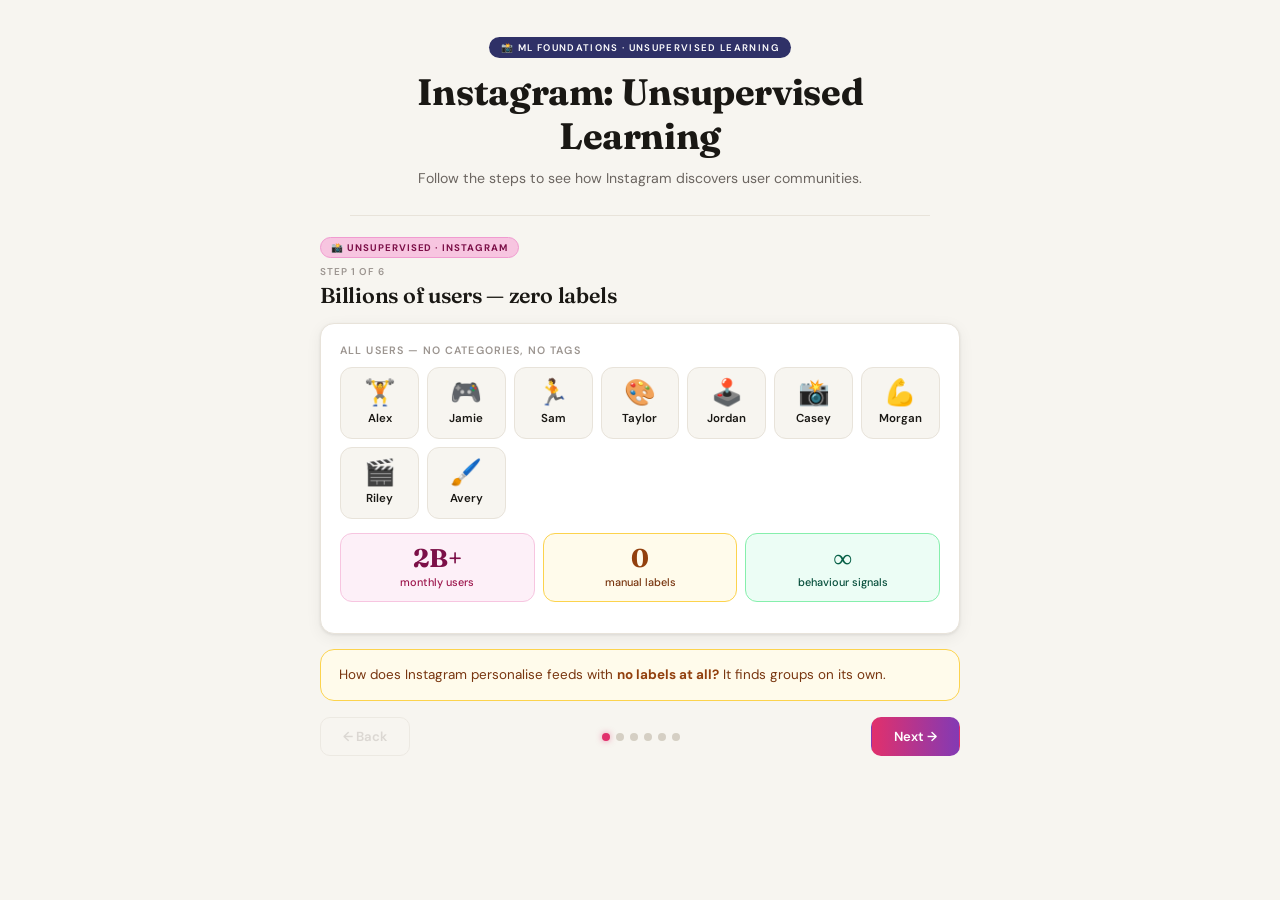
==== ml_instagram.html @ 33b9dd42 "Add ML demos (game, spotify, instagram, boundary, frizzle field trip) Copies of interactive ML demos" ====
<!DOCTYPE html>
<html lang="en">
<head>
<meta charset="UTF-8">
<meta name="viewport" content="width=device-width, initial-scale=1.0">
<title>Instagram — Unsupervised Learning | ML Demo</title>
<link rel="preconnect" href="https://fonts.googleapis.com">
<link href="https://fonts.googleapis.com/css2?family=Fraunces:ital,wght@0,400;0,600;0,700;1,400&family=DM+Sans:ital,wght@0,400;0,500;0,600;1,400&display=swap" rel="stylesheet">
<style>
:root {
  --bg:#f7f5f0; --surface:#fff; --border:#e8e3da; --border2:#d5cfc4;
  --text:#1a1814; --text2:#6b6560; --text3:#9c9590;
  --sp:#1DB954; --sp-light:#e8f8ee; --sp-mid:#c6efd4;
  --ig-light:#fdf0f8; --ig-mid:#f7c5e0;
  --gm:#2563eb; --gm-light:#eff6ff; --gm-mid:#bfdbfe;
  --yellow:#f59e0b; --yellow-light:#fffbeb;
  --red:#ef4444; --red-light:#fef2f2;
  --green:#10b981; --green-light:#ecfdf5;
  --purple:#2F3167;
  --radius:14px;
  --shadow:0 1px 3px rgba(0,0,0,.08),0 4px 16px rgba(0,0,0,.06);
}
*,*::before,*::after{box-sizing:border-box;margin:0;padding:0}
html{scroll-behavior:smooth}
body{font-family:'DM Sans',sans-serif;background:var(--bg);color:var(--text);min-height:100vh;overflow-x:hidden}

/* HEADER */
.header{padding:2.2rem 1.5rem 1.6rem;text-align:center;max-width:580px;margin:0 auto;border-bottom:1px solid var(--border)}
.header-tag{display:inline-block;background:var(--purple);color:#fff;font-size:.6rem;font-weight:600;letter-spacing:.14em;text-transform:uppercase;padding:4px 12px;border-radius:20px;margin-bottom:12px}
.header h1{font-family:'Fraunces',serif;font-size:clamp(1.6rem,4vw,2.3rem);font-weight:700;line-height:1.2;margin-bottom:8px;letter-spacing:-.01em}
.header p{font-size:.88rem;color:var(--text2);line-height:1.6}

/* TABS */
.tab-nav{display:flex;justify-content:center;gap:8px;padding:1.4rem 1rem;flex-wrap:wrap;max-width:700px;margin:0 auto}
.tab-btn{display:flex;align-items:center;gap:8px;padding:10px 18px;border-radius:50px;border:1.5px solid var(--border2);background:var(--surface);color:var(--text2);font-family:'DM Sans',sans-serif;font-size:.8rem;font-weight:600;cursor:pointer;transition:all .2s;line-height:1.3;box-shadow:var(--shadow)}
.tab-btn:hover{border-color:var(--text3);color:var(--text)}
.tab-btn .tab-main{display:block;font-size:.82rem;color:var(--text)}
.tab-btn .tab-sub{display:block;font-size:.62rem;color:var(--text3);font-weight:400;margin-top:1px}
.tab-btn.active-spotify{background:var(--sp);border-color:var(--sp);color:#fff;box-shadow:0 4px 18px rgba(29,185,84,.3)}
.tab-btn.active-spotify .tab-main,.tab-btn.active-spotify .tab-sub{color:#fff}
.tab-btn.active-instagram{background:linear-gradient(135deg,#f09433,#e1306c,#833ab4);border-color:transparent;color:#fff;box-shadow:0 4px 18px rgba(225,48,108,.3)}
.tab-btn.active-instagram .tab-main,.tab-btn.active-instagram .tab-sub{color:#fff}
.tab-btn.active-game{background:var(--gm);border-color:var(--gm);color:#fff;box-shadow:0 4px 18px rgba(37,99,235,.3)}
.tab-btn.active-game .tab-main,.tab-btn.active-game .tab-sub{color:#fff}

/* PANELS */
.panel{display:none}
.panel.active{display:block;animation:fadeUp .28s ease}
@keyframes fadeUp{from{opacity:0;transform:translateY(10px)}to{opacity:1;transform:translateY(0)}}
.panel-inner{max-width:680px;margin:0 auto;padding:0 1.25rem 3.5rem}
.step{display:none}
.step.active{display:block;animation:fadeUp .25s ease}

/* STEP HEADER — thin, minimal */
.step-header{padding:1.2rem 0 .9rem}
.step-lbl{display:inline-flex;align-items:center;gap:6px;font-size:.6rem;font-weight:700;letter-spacing:.1em;text-transform:uppercase;padding:3px 10px;border-radius:20px;margin-bottom:7px}
.sp-lbl{background:var(--sp-mid);color:#0a5c28;border:1px solid #8dd4aa}
.ig-lbl{background:var(--ig-mid);color:#7c1048;border:1px solid #f09bd0}
.gm-lbl{background:var(--gm-mid);color:#1e3a8a;border:1px solid #93c5fd}
.step-counter{font-size:.62rem;font-weight:600;letter-spacing:.1em;text-transform:uppercase;color:var(--text3);margin-bottom:4px}
.step-header h2{font-family:'Fraunces',serif;font-size:clamp(1.05rem,2.5vw,1.35rem);font-weight:600;line-height:1.25;color:var(--text);letter-spacing:-.01em}
.step-header .caption{font-size:.83rem;color:var(--text2);line-height:1.55;margin-top:5px}

/* CARD */
.card{background:var(--surface);border:1px solid var(--border);border-radius:var(--radius);padding:1.2rem;margin-bottom:.9rem;box-shadow:var(--shadow)}
.card-label{font-size:.67rem;color:var(--text3);text-transform:uppercase;letter-spacing:.1em;font-weight:600;margin-bottom:10px}

/* NAV */
.step-nav{display:flex;align-items:center;justify-content:space-between;gap:12px;margin-top:1rem;flex-wrap:wrap}
.nav-btn{display:inline-flex;align-items:center;gap:6px;padding:10px 22px;border-radius:10px;font-family:'DM Sans',sans-serif;font-size:.82rem;font-weight:600;cursor:pointer;transition:all .18s;border:1.5px solid}
.nav-btn:disabled{opacity:.3;cursor:not-allowed}
.nav-btn.back{background:transparent;border-color:var(--border2);color:var(--text3)}
.nav-btn.back:not(:disabled):hover{background:var(--border);color:var(--text)}
.nav-btn.next-sp{background:var(--sp);border-color:var(--sp);color:#fff;box-shadow:0 2px 10px rgba(29,185,84,.35)}
.nav-btn.next-sp:hover{filter:brightness(1.07)}
.nav-btn.next-ig{background:linear-gradient(90deg,#e1306c,#833ab4);border-color:transparent;color:#fff}
.nav-btn.next-ig:hover{filter:brightness(1.07)}
.nav-btn.next-gm{background:var(--gm);border-color:var(--gm);color:#fff;box-shadow:0 2px 10px rgba(37,99,235,.3)}
.nav-btn.next-gm:hover{filter:brightness(1.07)}
.progress-dots{display:flex;gap:6px;align-items:center}
.dot{width:8px;height:8px;border-radius:50%;background:var(--border2);transition:all .25s}
.dot.done{background:var(--text3)}
.dot.active-sp{background:var(--sp);box-shadow:0 0 6px rgba(29,185,84,.5)}
.dot.active-ig{background:#e1306c;box-shadow:0 0 6px rgba(225,48,108,.5)}
.dot.active-gm{background:var(--gm);box-shadow:0 0 6px rgba(37,99,235,.5)}

/* KEY IDEA — yellow strip, single sentence */
.key-idea{background:var(--yellow-light);border:1px solid #fcd34d;border-radius:var(--radius);padding:.9rem 1.1rem;font-size:.84rem;color:#78350f;line-height:1.6;margin-bottom:.9rem}
.key-idea strong{color:#92400e}

/* ═══ SPOTIFY VISUALS ═══ */
.track{display:flex;align-items:center;gap:12px;padding:10px 12px;border-radius:10px;border:1px solid var(--border);background:var(--bg);transition:all .25s}
.track.hl{border-color:var(--sp);background:var(--sp-light)}
.track.hl-skip{border-color:#fca5a5;background:var(--red-light)}
.track-art{width:44px;height:44px;border-radius:8px;background:var(--border);display:flex;align-items:center;justify-content:center;font-size:1.4rem;flex-shrink:0}
.track-name{font-weight:600;font-size:.9rem}
.track-artist{font-size:.73rem;color:var(--text2);margin-top:2px}
.t-badge{font-size:.72rem;padding:4px 11px;border-radius:20px;font-weight:600;white-space:nowrap;flex-shrink:0}
.t-like{background:var(--sp-light);color:#0a5c28;border:1px solid var(--sp-mid)}
.t-skip{background:var(--red-light);color:#991b1b;border:1px solid #fca5a5}
.t-new{background:var(--yellow-light);color:#92400e;border:1px solid #fcd34d}

/* Big feature bars */
.feat-bar-row{display:flex;align-items:center;gap:10px;margin-bottom:10px}
.feat-icon{font-size:1.3rem;width:32px;text-align:center;flex-shrink:0}
.feat-label{min-width:110px;font-size:.82rem;font-weight:500;color:var(--text2)}
.feat-track{flex:1;height:12px;background:var(--border);border-radius:6px;overflow:hidden}
.feat-fill{height:12px;border-radius:6px;width:0%;transition:width .7s cubic-bezier(.4,0,.2,1)}
.feat-pct{min-width:36px;text-align:right;font-weight:700;font-size:.85rem;color:var(--text)}

.match-row{display:flex;align-items:center;gap:10px;padding:9px 12px;border-radius:10px;border:1px solid var(--border);background:var(--bg);margin-bottom:6px;font-size:.85rem;transition:all .25s}
.match-row.yes{border-color:#86efac;background:var(--green-light)}
.match-row.no{border-color:#fca5a5;background:var(--red-light);opacity:.6}
.match-pct{font-weight:700;font-size:.85rem;margin-left:auto}

.verdict{padding:14px 16px;border-radius:10px;font-size:1rem;font-weight:700;text-align:center;margin-top:10px}
.verdict.like{background:var(--sp-light);border:2px solid var(--sp);color:#0a5c28}
.verdict.skip{background:var(--red-light);border:2px solid var(--red);color:#991b1b}

/* ═══ INSTAGRAM VISUALS ═══ */
.user-grid{display:grid;grid-template-columns:repeat(auto-fill,minmax(76px,1fr));gap:8px}
.ucard{padding:12px 6px;border-radius:12px;border:1px solid var(--border);background:var(--bg);text-align:center;transition:all .35s;cursor:default}
.ucard.glow{border-color:#fbbf24;background:var(--yellow-light);animation:pop .5s ease}
.ucard.c0{border-color:#86efac;background:var(--green-light)}
.ucard.c1{border-color:#a5b4fc;background:#eff0ff}
.ucard.c2{border-color:#f9a8d4;background:#fdf4fb}
@keyframes pop{0%,100%{transform:scale(1)}50%{transform:scale(1.1)}}
.u-av{font-size:1.6rem;margin-bottom:5px;line-height:1}
.u-name{font-size:.72rem;font-weight:600;color:var(--text)}

.beh-row{display:flex;align-items:center;gap:10px;padding:9px 12px;border-radius:10px;border:1px solid var(--border);background:var(--bg);margin-bottom:6px}
.beh-icon{font-size:1.2rem;flex-shrink:0;width:28px;text-align:center}
.beh-label{flex:1;font-size:.84rem;font-weight:500;color:var(--text2)}
.beh-track{width:110px;height:10px;background:var(--border);border-radius:5px;overflow:hidden}
.beh-fill{height:10px;border-radius:5px;width:0%;transition:width .7s}
.beh-pct{min-width:34px;text-align:right;font-weight:700;font-size:.82rem;color:var(--text)}

.cluster-card{border-radius:12px;padding:12px 14px;margin-bottom:7px;border:1px solid var(--border)}
.cluster-card.c0{background:var(--green-light);border-color:#86efac}
.cluster-card.c1{background:#eff0ff;border-color:#a5b4fc}
.cluster-card.c2{background:#fdf4fb;border-color:#f9a8d4}
.cluster-card h4{font-size:.72rem;font-weight:700;text-transform:uppercase;letter-spacing:.08em;margin-bottom:7px}
.cluster-card.c0 h4{color:#065f46}
.cluster-card.c1 h4{color:#3730a3}
.cluster-card.c2 h4{color:#9d174d}
.chip-row{display:flex;flex-wrap:wrap;gap:5px}
.chip{font-size:.72rem;padding:3px 9px;border-radius:8px;font-weight:500}
.chip0{background:#bbf7d0;color:#065f46}
.chip1{background:#c7d2fe;color:#3730a3}
.chip2{background:#fbcfe8;color:#9d174d}

/* ═══ GAME VISUALS ═══ */
.maze-wrap{display:flex;justify-content:center;margin-bottom:12px}
.maze{display:grid;gap:5px;padding:14px;background:#f0ede8;border-radius:16px;border:1px solid var(--border2)}
.cell{width:52px;height:52px;border-radius:10px;display:flex;align-items:center;justify-content:center;font-size:1.3rem;border:1px solid var(--border);transition:all .22s;background:var(--surface)}
.cell-wall{background:#e5e0d8;border-color:var(--border2)}
.cell-player{background:#dbeafe;border-color:#93c5fd;box-shadow:0 0 10px rgba(37,99,235,.25)}
.cell-goal{background:var(--green-light);border-color:#86efac;box-shadow:0 0 10px rgba(16,185,129,.25)}
.cell-trap{background:var(--red-light);border-color:#fca5a5}
.cell-visited{background:#eff6ff;border-color:#bfdbfe}
.cell-aipath{background:#dbeafe;border-color:#60a5fa;box-shadow:0 0 8px rgba(37,99,235,.2)}
.cell-bad{background:#fee2e2;border-color:#f87171;animation:shake .4s ease}
@keyframes shake{0%,100%{transform:translateX(0)}25%{transform:translateX(-4px)}75%{transform:translateX(4px)}}

/* Big reward badge */
.reward-big{display:flex;align-items:center;justify-content:center;gap:12px;border-radius:14px;padding:16px;margin:10px 0;font-family:'Fraunces',serif}
.reward-big .rval{font-size:2.4rem;font-weight:700;line-height:1}
.reward-big .rdesc{font-size:.85rem;line-height:1.4}
.reward-big.pos{background:var(--green-light);border:2px solid #86efac}
.reward-big.pos .rval{color:#065f46}
.reward-big.pos .rdesc{color:#064e3b}
.reward-big.neg{background:var(--red-light);border:2px solid #fca5a5}
.reward-big.neg .rval{color:#991b1b}
.reward-big.neg .rdesc{color:#7f1d1d}

.trial-row{display:flex;align-items:center;gap:10px;padding:9px 13px;border-radius:10px;border:1px solid var(--border);background:var(--bg);margin-bottom:6px;font-size:.83rem;color:var(--text2)}
.trial-num{font-weight:700;color:var(--gm);min-width:54px}

.q-row{display:flex;align-items:center;gap:10px;padding:7px 0;border-bottom:1px solid var(--border);font-size:.83rem}
.q-dir{min-width:88px;color:var(--text2)}
.q-bg{flex:1;height:10px;background:var(--border);border-radius:5px;overflow:hidden}
.q-fill{height:10px;border-radius:5px;transition:width .7s}
.q-val{min-width:40px;text-align:right;font-weight:700;font-size:.85rem}

/* Stat trio */
.stat-trio{display:flex;gap:8px;margin-bottom:12px}
.stat-box{flex:1;padding:12px 10px;border-radius:12px;text-align:center}
.stat-box .sv{font-family:'Fraunces',serif;font-size:1.6rem;font-weight:700;line-height:1;margin-bottom:4px}
.stat-box .sl{font-size:.68rem;font-weight:500}

/* Pipeline row */
.pipe-row{display:flex;align-items:center;gap:6px;flex-wrap:wrap;margin-top:14px}
.pipe-box{padding:9px 14px;border-radius:10px;font-size:.8rem;font-weight:600;text-align:center;flex:1;min-width:80px}
.pipe-arrow{color:var(--text3);font-size:.9rem;flex-shrink:0}

/* Recap definition box */
.def-box{padding:18px 20px;border-radius:12px;margin-bottom:14px;text-align:center}
.def-box span{font-family:'Fraunces',serif;font-size:1.05rem;font-weight:600;line-height:1.6}
.def-sp{background:var(--sp-light);border:2px solid var(--sp)}
.def-sp span{color:#0a4020}
.def-ig{background:var(--ig-light);border:2px solid #e1306c}
.def-ig span{color:#5c0d35}
.def-gm{background:var(--gm-light);border:2px solid var(--gm)}
.def-gm span{color:#1e3a8a}

.recap-point{display:flex;align-items:center;gap:12px;padding:10px 14px;border-radius:10px;background:var(--bg);border:1px solid var(--border);margin-bottom:7px;font-size:.88rem;font-weight:500;color:var(--text)}
.recap-point .ri{font-size:1.2rem;flex-shrink:0}

.qcheck{padding:13px 15px;border-radius:12px;background:var(--yellow-light);border:1px solid #fcd34d;font-size:.83rem;color:#78350f;line-height:1.65}
.qcheck strong{color:#92400e;display:block;margin-bottom:4px}
.qcheck em{color:#92400e}

@media(max-width:480px){.cell{width:44px;height:44px;font-size:1.1rem}.tab-btn{padding:8px 12px}}

.panel{display:block!important}</style>
</head>
<body>
<div class="header">
  <div class="header-tag">📸 ML Foundations · Unsupervised Learning</div>
  <h1>Instagram: Unsupervised Learning</h1>
  <p>Follow the steps to see how Instagram discovers user communities.</p>
</div>
<div class="panel" id="panel-instagram">
<div class="panel-inner">

  <div class="step" id="ig-1">
    <div class="step-header">
      <div class="step-lbl ig-lbl">📸 Unsupervised · Instagram</div>
      <div class="step-counter">Step 1 of 6</div>
      <h2>Billions of users — zero labels</h2>
    </div>
    <div class="card">
      <div class="card-label">All users — no categories, no tags</div>
      <div class="user-grid" id="ig1-grid"></div>
      <div class="stat-trio" style="margin-top:14px">
        <div class="stat-box" style="background:var(--ig-light);border:1px solid var(--ig-mid)">
          <div class="sv" style="color:#7c1048">2B+</div><div class="sl" style="color:#9d174d">monthly users</div>
        </div>
        <div class="stat-box" style="background:var(--yellow-light);border:1px solid #fcd34d">
          <div class="sv" style="color:#92400e">0</div><div class="sl" style="color:#78350f">manual labels</div>
        </div>
        <div class="stat-box" style="background:var(--green-light);border:1px solid #86efac">
          <div class="sv" style="color:#065f46">∞</div><div class="sl" style="color:#064e3b">behaviour signals</div>
        </div>
      </div>
    </div>
    <div class="key-idea">How does Instagram personalise feeds with <strong>no labels at all?</strong> It finds groups on its own.</div>
    <div class="step-nav">
      <button class="nav-btn back" disabled>← Back</button>
      <div class="progress-dots" id="ig-dots"></div>
      <button class="nav-btn next-ig" onclick="igStep(2)">Next →</button>
    </div>
  </div>

  <div class="step" id="ig-2">
    <div class="step-header">
      <div class="step-lbl ig-lbl">📸 Unsupervised · Instagram</div>
      <div class="step-counter">Step 2 of 6</div>
      <h2>It measures what you do, not who you are</h2>
    </div>
    <div class="card">
      <div class="card-label">Alex's raw behaviour signals</div>
      <div id="ig2-bars"></div>
    </div>
    <div class="key-idea">No label needed — just <strong>numbers from behaviour</strong>. These signals exist for every user automatically.</div>
    <div class="step-nav">
      <button class="nav-btn back" onclick="igStep(1)">← Back</button>
      <div class="progress-dots" id="ig-dots"></div>
      <button class="nav-btn next-ig" onclick="igStep(3)">Next →</button>
    </div>
  </div>

  <div class="step" id="ig-3">
    <div class="step-header">
      <div class="step-lbl ig-lbl">📸 Unsupervised · Instagram</div>
      <div class="step-counter">Step 3 of 6</div>
      <h2>Some users behave almost identically</h2>
    </div>
    <div class="card">
      <div class="card-label">Alex, Sam & Morgan — highlighted by the model</div>
      <div class="user-grid" id="ig3-grid"></div>
      <div style="margin-top:13px">
        <div class="card-label" style="margin-bottom:8px">Users plotted by behaviour (2D)</div>
        <svg id="ig3-scatter" width="100%" height="160" viewBox="0 0 280 160" style="display:block"></svg>
        <div style="display:flex;gap:12px;justify-content:center;font-size:.72rem;color:var(--text2);margin-top:5px;flex-wrap:wrap">
          <span><span style="display:inline-block;width:10px;height:10px;border-radius:50%;background:#10b981;margin-right:4px;vertical-align:middle"></span>Fitness</span>
          <span><span style="display:inline-block;width:10px;height:10px;border-radius:50%;background:#6366f1;margin-right:4px;vertical-align:middle"></span>Gaming</span>
          <span><span style="display:inline-block;width:10px;height:10px;border-radius:50%;background:#ec4899;margin-right:4px;vertical-align:middle"></span>Creative</span>
        </div>
      </div>
    </div>
    <div class="key-idea">Each colour is a cluster. The same colours appear on both the profiles and the chart — the model grouped them automatically.</div>
    <div class="step-nav">
      <button class="nav-btn back" onclick="igStep(2)">← Back</button>
      <div class="progress-dots" id="ig-dots"></div>
      <button class="nav-btn next-ig" onclick="igStep(4)">Next →</button>
    </div>
  </div>

  <div class="step" id="ig-4">
    <div class="step-header">
      <div class="step-lbl ig-lbl">📸 Unsupervised · Instagram</div>
      <div class="step-counter">Step 4 of 6</div>
      <h2>Three communities emerge</h2>
    </div>
    <div class="card">
      <div class="cluster-card c0"><h4>Fitness & wellness</h4><div class="chip-row"><span class="chip chip0">Alex</span><span class="chip chip0">Sam</span><span class="chip chip0">Morgan</span></div></div>
      <div class="cluster-card c1"><h4>Gaming & tech</h4><div class="chip-row"><span class="chip chip1">Jamie</span><span class="chip chip1">Jordan</span><span class="chip chip1">Riley</span></div></div>
      <div class="cluster-card c2"><h4>Creative & visual</h4><div class="chip-row"><span class="chip chip2">Taylor</span><span class="chip chip2">Casey</span><span class="chip chip2">Avery</span></div></div>
      <div style="margin-top:13px;display:flex;align-items:center;gap:16px;flex-wrap:wrap;justify-content:center">
        <svg id="ig4-donut" width="110" height="110" viewBox="0 0 110 110" style="flex-shrink:0"></svg>
        <div style="font-size:.78rem;color:var(--text2);line-height:2">
          <div><span style="display:inline-block;width:10px;height:10px;border-radius:50%;background:#10b981;margin-right:6px;vertical-align:middle"></span>Fitness — 3 users</div>
          <div><span style="display:inline-block;width:10px;height:10px;border-radius:50%;background:#6366f1;margin-right:6px;vertical-align:middle"></span>Gaming — 3 users</div>
          <div><span style="display:inline-block;width:10px;height:10px;border-radius:50%;background:#ec4899;margin-right:6px;vertical-align:middle"></span>Creative — 3 users</div>
        </div>
      </div>
    </div>
    <div class="key-idea">Zero labels used. The model <strong>discovered</strong> these groups entirely from raw behaviour.</div>
    <div class="step-nav">
      <button class="nav-btn back" onclick="igStep(3)">← Back</button>
      <div class="progress-dots" id="ig-dots"></div>
      <button class="nav-btn next-ig" onclick="igStep(5)">Next →</button>
    </div>
  </div>

  <div class="step" id="ig-5">
    <div class="step-header">
      <div class="step-lbl ig-lbl">📸 Unsupervised · Instagram</div>
      <div class="step-counter">Step 5 of 6</div>
      <h2>Each cluster now sees a different feed</h2>
    </div>
    <div class="card">
      <div class="cluster-card c0"><h4>Fitness cluster sees</h4><p style="font-size:.82rem;color:var(--text2);margin-top:4px">🏋️ Workout reels &nbsp;·&nbsp; 🥗 Nutrition ads &nbsp;·&nbsp; 🏅 Marathon events</p></div>
      <div class="cluster-card c1"><h4>Gaming cluster sees</h4><p style="font-size:.82rem;color:var(--text2);margin-top:4px">🎮 Esports clips &nbsp;·&nbsp; 🖥️ Gear ads &nbsp;·&nbsp; 📺 Streamer highlights</p></div>
      <div class="cluster-card c2"><h4>Creative cluster sees</h4><p style="font-size:.82rem;color:var(--text2);margin-top:4px">🎨 Design portfolios &nbsp;·&nbsp; 📷 Photography tips &nbsp;·&nbsp; 👗 Fashion drops</p></div>
    </div>
    <div class="key-idea">The discovered clusters drive <strong>real product decisions</strong> — ads, reels, recommendations.</div>
    <div class="step-nav">
      <button class="nav-btn back" onclick="igStep(4)">← Back</button>
      <div class="progress-dots" id="ig-dots"></div>
      <button class="nav-btn next-ig" onclick="igStep(6)">Recap →</button>
    </div>
  </div>

  <div class="step" id="ig-6">
    <div class="step-header">
      <div class="step-lbl ig-lbl">📸 Unsupervised · Recap</div>
      <div class="step-counter">Step 6 of 6</div>
      <h2>What is unsupervised learning?</h2>
    </div>
    <div class="def-box def-ig"><span>Find hidden structure in <em>unlabelled</em> data — no right answers given, just patterns discovered.</span></div>
    <div class="recap-point"><span class="ri">🚫</span>No labels — the model gets raw data with no answers</div>
    <div class="recap-point"><span class="ri">🔍</span>It finds groups based on similarity in behaviour</div>
    <div class="recap-point"><span class="ri">✨</span>Structure emerges automatically — no human assigns a label</div>
    <div class="qcheck" style="margin-top:12px"><strong>💬 Quick check — If Instagram asked users "are you a gamer?" before grouping them, is that still unsupervised?</strong><em>No — asking for labels makes it supervised. Unsupervised means the model finds groups on its own.</em></div>
    <div class="step-nav">
      <button class="nav-btn back" onclick="igStep(5)">← Back</button>
      <div class="progress-dots" id="ig-dots"></div>
      <button class="nav-btn next-ig" style="opacity:1;cursor:default" disabled>✓ Complete</button>
    </div>
  </div>

</div>
</div>

<script>
/* ══ MAZE ══════════════════════════════════════════ */
var ROWS=4,COLS=5;
var WALLS=[[0,3],[1,1],[1,3],[2,1],[3,3]];
var TRAPS=[[1,0],[3,2]];
var GOAL=[3,4];
function isWall(r,c){return WALLS.some(function(w){return w[0]===r&&w[1]===c;})}
function isTrap(r,c){return TRAPS.some(function(t){return t[0]===r&&t[1]===c;})}
function isGoal(r,c){return GOAL[0]===r&&GOAL[1]===c}

function buildMaze(id,player,visited,aiPath,trapFlash){
  visited=visited||[];aiPath=aiPath||[];
  var m=document.getElementById(id);if(!m)return;
  m.style.gridTemplateColumns='repeat('+COLS+',52px)';
  var h='';
  for(var r=0;r<ROWS;r++) for(var c=0;c<COLS;c++){
    var isV=visited.some(function(p){return p[0]===r&&p[1]===c});
    var isA=aiPath.some(function(p){return p[0]===r&&p[1]===c});
    var isBad=trapFlash&&trapFlash[0]===r&&trapFlash[1]===c;
    var cls='cell ';var ic='';
    if(isWall(r,c)){cls+='cell-wall';}
    else if(player&&player[0]===r&&player[1]===c){cls+='cell-player';ic='🤖';}
    else if(isGoal(r,c)){cls+='cell-goal';ic='🟢';}
    else if(isTrap(r,c)&&isBad){cls+='cell-bad';ic='💥';}
    else if(isTrap(r,c)){cls+='cell-trap';ic='🔴';}
    else if(isA){cls+='cell-aipath';ic='·';}
    else if(isV){cls+='cell-visited';ic=(r===0&&c===0)?'📍':'·';}
    else{cls+='cell-empty';}
    h+='<div class="'+cls+'">'+ic+'</div>';
  }
  m.innerHTML=h;
}



function showStep(pfx,n,tot){
  for(var i=1;i<=tot;i++){var el=document.getElementById(pfx+'-'+i);if(el)el.classList.toggle('active',i===n);}
  updateDots(pfx,n,tot);
}
function updateDots(pfx,cur,tot){
  document.querySelectorAll('[id^="'+pfx+'-dots"]').forEach(function(c){
    var h='';
    for(var i=1;i<=tot;i++){var cl='dot';if(i<cur)cl+=' done';if(i===cur)cl+=' active-'+pfx;h+='<div class="'+cl+'"></div>';}
    c.innerHTML=h;
  });
}

/* ══ INSTAGRAM ════════════════════════════════════ */
var igP=[
  {n:'Alex',  e:'🏋️',c:0},{n:'Jamie',e:'🎮',c:1},{n:'Sam',  e:'🏃',c:0},
  {n:'Taylor',e:'🎨',c:2},{n:'Jordan',e:'🕹️',c:1},{n:'Casey',e:'📸',c:2},
  {n:'Morgan',e:'💪',c:0},{n:'Riley', e:'🎬',c:1},{n:'Avery',e:'🖌️',c:2},
];

function buildIG(id,mode){
  var el=document.getElementById(id);if(!el)return;
  el.className='user-grid';
  el.innerHTML=igP.map(function(p,i){
    var cls='ucard';
    if(mode==='glow'&&[0,2,6].indexOf(i)!==-1)cls+=' glow';
    if(mode==='clustered')cls+=' c'+p.c;
    return '<div class="'+cls+'"><div class="u-av">'+p.e+'</div><div class="u-name">'+p.n+'</div></div>';
  }).join('');
}

function buildBehBars(){
  var behs=[
    {ic:'❤️',l:'Likes fitness posts',v:.92,c:'#10b981'},
    {ic:'👥',l:'Follows gym accounts',v:.88,c:'#10b981'},
    {ic:'▶️',l:'Watches workout reels',v:.85,c:'#10b981'},
    {ic:'🎮',l:'Engages with gaming',v:.07,c:'#6366f1'},
    {ic:'🎨',l:'Engages with art',v:.05,c:'#ec4899'},
  ];
  var el=document.getElementById('ig2-bars');if(!el)return;
  el.innerHTML=behs.map(function(b){
    return '<div class="beh-row"><span class="beh-icon">'+b.ic+'</span>'
      +'<span class="beh-label">'+b.l+'</span>'
      +'<div class="beh-track"><div class="beh-fill" id="bh'+b.l.replace(/\W/g,'')+'" style="background:'+b.c+'"></div></div>'
      +'<span class="beh-pct">'+Math.round(b.v*100)+'%</span></div>';
  }).join('');
  setTimeout(function(){behs.forEach(function(b){var bar=document.getElementById('bh'+b.l.replace(/\W/g,''));if(bar)bar.style.width=Math.round(b.v*100)+'%';});},60);
}

function buildIG3Scatter(){
  var svg=document.getElementById('ig3-scatter');if(!svg)return;
  var users=[
    {n:'Alex', x:58, y:50,c:'#10b981',hi:true},{n:'Jamie',x:195,y:125,c:'#6366f1',hi:false},
    {n:'Sam',  x:65, y:65,c:'#10b981',hi:true},{n:'Taylor',x:200,y:50,c:'#ec4899',hi:false},
    {n:'Jordan',x:210,y:115,c:'#6366f1',hi:false},{n:'Casey',x:190,y:60,c:'#ec4899',hi:false},
    {n:'Morgan',x:52, y:60,c:'#10b981',hi:true},{n:'Riley',x:205,y:135,c:'#6366f1',hi:false},
    {n:'Avery',x:195,y:40,c:'#ec4899',hi:false},
  ];
  var h='<ellipse cx="58" cy="58" rx="28" ry="24" fill="#10b981" fill-opacity=".1" stroke="#86efac" stroke-width="1.5" stroke-dasharray="5,3"/>'
    +'<ellipse cx="203" cy="125" rx="26" ry="20" fill="#6366f1" fill-opacity=".1" stroke="#a5b4fc" stroke-width="1.5" stroke-dasharray="5,3"/>'
    +'<ellipse cx="195" cy="50" rx="26" ry="20" fill="#ec4899" fill-opacity=".1" stroke="#f9a8d4" stroke-width="1.5" stroke-dasharray="5,3"/>';
  users.forEach(function(u){
    var r=u.hi?9:7,sw=u.hi?2.5:1.5;
    h+='<circle cx="'+u.x+'" cy="'+u.y+'" r="'+r+'" fill="'+u.c+'" stroke="#fff" stroke-width="'+sw+'"/>';
    h+='<text x="'+(u.x+r+4)+'" y="'+(u.y+4)+'" font-size="9.5" fill="'+u.c+'" font-weight="600" font-family="DM Sans,sans-serif">'+u.n+'</text>';
  });
  svg.innerHTML=h;
}

function buildDonut(){
  var svg=document.getElementById('ig4-donut');if(!svg)return;
  var cx=55,cy=55,R=42,sw=18;
  var segs=[{c:'#10b981',pct:33.3,off:0},{c:'#6366f1',pct:33.3,off:33.3},{c:'#ec4899',pct:33.4,off:66.6}];
  var circ=2*Math.PI*R,h='';
  segs.forEach(function(s){
    var dash=(s.pct/100)*circ,gap=circ-dash,rot=-90+(s.off/100)*360;
    h+='<circle cx="'+cx+'" cy="'+cy+'" r="'+R+'" fill="none" stroke="'+s.c+'" stroke-width="'+sw+'" stroke-dasharray="'+dash.toFixed(1)+' '+gap.toFixed(1)+'" transform="rotate('+rot+' '+cx+' '+cy+')" stroke-linecap="butt"/>';
  });
  h+='<circle cx="'+cx+'" cy="'+cy+'" r="'+(R-sw/2-2)+'" fill="#fff"/>';
  h+='<text x="'+cx+'" y="'+cy+'" font-size="12" font-weight="700" fill="#1a1814" text-anchor="middle" dominant-baseline="middle" font-family="Fraunces,serif">9</text>';
  svg.innerHTML=h;
}

var cIg=1;
function igStep(n){
  cIg=n;showStep('ig',n,6);
  if(n===1)buildIG('ig1-grid','plain');
  if(n===2)buildBehBars();
  if(n===3){buildIG('ig3-grid','clustered');setTimeout(buildIG3Scatter,80);}
  if(n===4)setTimeout(buildDonut,80);
}



document.addEventListener('DOMContentLoaded',function(){ igStep(1); buildIG('ig1-grid','plain'); });
</script>
</body>
</html>
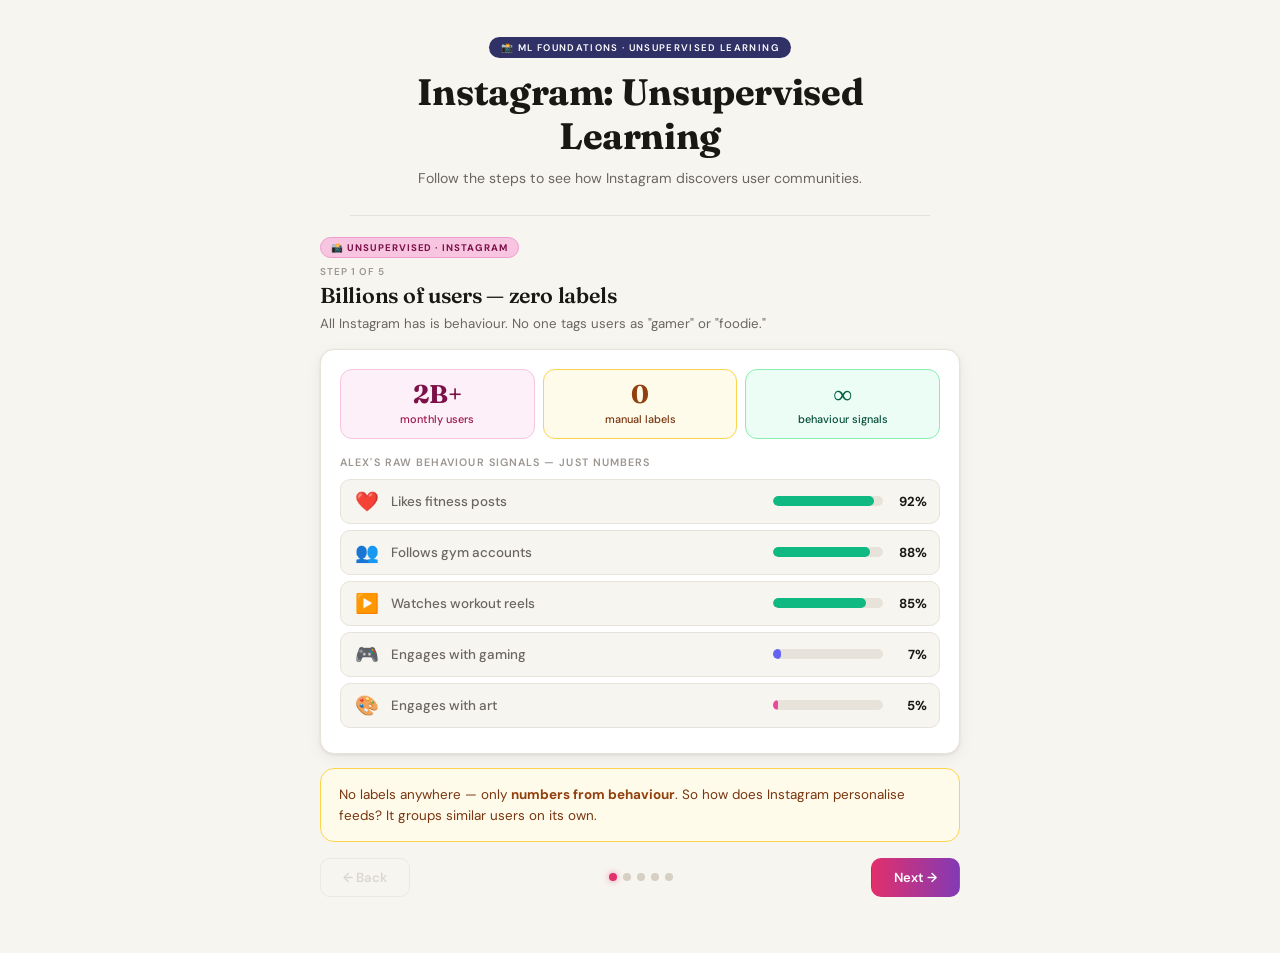
==== commit 58fd7be2: "Tighten demos: 5 steps each + predict-before-reveal beats - Shorter: each demo trimmed 6 -> 5 steps " ====
--- a/ml_instagram.html
+++ b/ml_instagram.html
@@ -212,6 +212,21 @@
 
 @media(max-width:480px){.cell{width:44px;height:44px;font-size:1.1rem}.tab-btn{padding:8px 12px}}
 
+/* Interactive cluster labelling */
+.lbl-btns{display:flex;gap:6px;flex-wrap:wrap;margin-top:8px}
+.lbl-btn{padding:6px 12px;border-radius:8px;border:1.5px solid var(--border2);background:var(--surface);font-family:'DM Sans',sans-serif;font-size:.78rem;font-weight:600;color:var(--text2);cursor:pointer;transition:all .15s}
+.lbl-btn:hover{border-color:var(--text3);color:var(--text)}
+.lbl-btn.sel{background:var(--ig-light);border-color:#e1306c;color:#7c1048}
+.reveal{display:none;margin-top:10px;padding:12px 14px;border-radius:12px;background:var(--ig-light);border:1px solid var(--ig-mid);font-size:.83rem;color:#5c0d35;line-height:1.6}
+.reveal.show{display:block;animation:fadeUp .3s ease}
+.reveal strong{color:#7c1048}
+/* Quiz options */
+.quiz-opt{display:block;width:100%;text-align:left;padding:11px 14px;border-radius:10px;border:1.5px solid var(--border2);background:var(--surface);font-family:'DM Sans',sans-serif;font-size:.84rem;color:var(--text);cursor:pointer;margin-bottom:7px;transition:all .15s}
+.quiz-opt:hover:not(:disabled){border-color:var(--text3)}
+.quiz-opt.correct{background:var(--green-light);border-color:#34d399;color:#065f46;font-weight:600}
+.quiz-opt.wrong{background:var(--red-light);border-color:#f87171;color:#991b1b}
+.quiz-opt:disabled{cursor:default}
+
 .panel{display:block!important}</style>
 </head>
 <body>
@@ -226,13 +241,12 @@
   <div class="step" id="ig-1">
     <div class="step-header">
       <div class="step-lbl ig-lbl">📸 Unsupervised · Instagram</div>
-      <div class="step-counter">Step 1 of 6</div>
+      <div class="step-counter">Step 1 of 5</div>
       <h2>Billions of users — zero labels</h2>
+      <p class="caption">All Instagram has is behaviour. No one tags users as "gamer" or "foodie."</p>
     </div>
     <div class="card">
-      <div class="card-label">All users — no categories, no tags</div>
-      <div class="user-grid" id="ig1-grid"></div>
-      <div class="stat-trio" style="margin-top:14px">
+      <div class="stat-trio">
         <div class="stat-box" style="background:var(--ig-light);border:1px solid var(--ig-mid)">
           <div class="sv" style="color:#7c1048">2B+</div><div class="sl" style="color:#9d174d">monthly users</div>
         </div>
@@ -243,8 +257,10 @@
           <div class="sv" style="color:#065f46">∞</div><div class="sl" style="color:#064e3b">behaviour signals</div>
         </div>
       </div>
-    </div>
-    <div class="key-idea">How does Instagram personalise feeds with <strong>no labels at all?</strong> It finds groups on its own.</div>
+      <div class="card-label" style="margin-top:16px">Alex's raw behaviour signals — just numbers</div>
+      <div id="ig2-bars"></div>
+    </div>
+    <div class="key-idea">No labels anywhere — only <strong>numbers from behaviour</strong>. So how does Instagram personalise feeds? It groups similar users on its own.</div>
     <div class="step-nav">
       <button class="nav-btn back" disabled>← Back</button>
       <div class="progress-dots" id="ig-dots"></div>
@@ -255,14 +271,24 @@
   <div class="step" id="ig-2">
     <div class="step-header">
       <div class="step-lbl ig-lbl">📸 Unsupervised · Instagram</div>
-      <div class="step-counter">Step 2 of 6</div>
-      <h2>It measures what you do, not who you are</h2>
+      <div class="step-counter">Step 2 of 5</div>
+      <h2>Your call — who's in Alex's group?</h2>
     </div>
     <div class="card">
-      <div class="card-label">Alex's raw behaviour signals</div>
-      <div id="ig2-bars"></div>
-    </div>
-    <div class="key-idea">No label needed — just <strong>numbers from behaviour</strong>. These signals exist for every user automatically.</div>
+      <div class="card-label">Alex loves fitness content. Which user behaves most like Alex?</div>
+      <div id="ig2-predict"></div>
+      <div class="reveal" id="ig2-reveal">✓ <strong>Sam</strong> behaves almost identically to Alex, so the model puts them in the same group. Repeat for every user and three clusters appear — still with no names.</div>
+      <div style="margin-top:14px">
+        <div class="card-label" style="margin-bottom:8px">Everyone plotted by behaviour — the model only sees clusters</div>
+        <svg id="ig3-scatter" width="100%" height="160" viewBox="0 0 280 160" style="display:block"></svg>
+        <div style="display:flex;gap:12px;justify-content:center;font-size:.72rem;color:var(--text2);margin-top:5px;flex-wrap:wrap">
+          <span><span style="display:inline-block;width:10px;height:10px;border-radius:50%;background:#10b981;margin-right:4px;vertical-align:middle"></span>Group A</span>
+          <span><span style="display:inline-block;width:10px;height:10px;border-radius:50%;background:#6366f1;margin-right:4px;vertical-align:middle"></span>Group B</span>
+          <span><span style="display:inline-block;width:10px;height:10px;border-radius:50%;background:#ec4899;margin-right:4px;vertical-align:middle"></span>Group C</span>
+        </div>
+      </div>
+    </div>
+    <div class="key-idea">The model groups users purely by <strong>behaviour similarity</strong> — three clusters, but no idea what they are yet.</div>
     <div class="step-nav">
       <button class="nav-btn back" onclick="igStep(1)">← Back</button>
       <div class="progress-dots" id="ig-dots"></div>
@@ -273,23 +299,15 @@
   <div class="step" id="ig-3">
     <div class="step-header">
       <div class="step-lbl ig-lbl">📸 Unsupervised · Instagram</div>
-      <div class="step-counter">Step 3 of 6</div>
-      <h2>Some users behave almost identically</h2>
+      <div class="step-counter">Step 3 of 5</div>
+      <h2>Now <em>you</em> name the groups</h2>
     </div>
     <div class="card">
-      <div class="card-label">Alex, Sam & Morgan — highlighted by the model</div>
-      <div class="user-grid" id="ig3-grid"></div>
-      <div style="margin-top:13px">
-        <div class="card-label" style="margin-bottom:8px">Users plotted by behaviour (2D)</div>
-        <svg id="ig3-scatter" width="100%" height="160" viewBox="0 0 280 160" style="display:block"></svg>
-        <div style="display:flex;gap:12px;justify-content:center;font-size:.72rem;color:var(--text2);margin-top:5px;flex-wrap:wrap">
-          <span><span style="display:inline-block;width:10px;height:10px;border-radius:50%;background:#10b981;margin-right:4px;vertical-align:middle"></span>Fitness</span>
-          <span><span style="display:inline-block;width:10px;height:10px;border-radius:50%;background:#6366f1;margin-right:4px;vertical-align:middle"></span>Gaming</span>
-          <span><span style="display:inline-block;width:10px;height:10px;border-radius:50%;background:#ec4899;margin-right:4px;vertical-align:middle"></span>Creative</span>
-        </div>
-      </div>
-    </div>
-    <div class="key-idea">Each colour is a cluster. The same colours appear on both the profiles and the chart — the model grouped them automatically.</div>
+      <div class="card-label">Look at each group's behaviour, then pick a name</div>
+      <div id="ig4-clusters"></div>
+      <div class="reveal" id="ig4-reveal"><strong>That's the human step.</strong> You just supplied those names — the model never knew "fitness" or "gaming." It only found the clusters; people interpret and label them afterward.</div>
+    </div>
+    <div class="key-idea">The model <strong>discovers</strong> the groups from raw behaviour. Humans <strong>label</strong> them after — those are two separate steps.</div>
     <div class="step-nav">
       <button class="nav-btn back" onclick="igStep(2)">← Back</button>
       <div class="progress-dots" id="ig-dots"></div>
@@ -300,62 +318,35 @@
   <div class="step" id="ig-4">
     <div class="step-header">
       <div class="step-lbl ig-lbl">📸 Unsupervised · Instagram</div>
-      <div class="step-counter">Step 4 of 6</div>
-      <h2>Three communities emerge</h2>
+      <div class="step-counter">Step 4 of 5</div>
+      <h2>So how does it know a <em>post</em> is "gaming"?</h2>
     </div>
     <div class="card">
-      <div class="cluster-card c0"><h4>Fitness & wellness</h4><div class="chip-row"><span class="chip chip0">Alex</span><span class="chip chip0">Sam</span><span class="chip chip0">Morgan</span></div></div>
-      <div class="cluster-card c1"><h4>Gaming & tech</h4><div class="chip-row"><span class="chip chip1">Jamie</span><span class="chip chip1">Jordan</span><span class="chip chip1">Riley</span></div></div>
-      <div class="cluster-card c2"><h4>Creative & visual</h4><div class="chip-row"><span class="chip chip2">Taylor</span><span class="chip chip2">Casey</span><span class="chip chip2">Avery</span></div></div>
-      <div style="margin-top:13px;display:flex;align-items:center;gap:16px;flex-wrap:wrap;justify-content:center">
-        <svg id="ig4-donut" width="110" height="110" viewBox="0 0 110 110" style="flex-shrink:0"></svg>
-        <div style="font-size:.78rem;color:var(--text2);line-height:2">
-          <div><span style="display:inline-block;width:10px;height:10px;border-radius:50%;background:#10b981;margin-right:6px;vertical-align:middle"></span>Fitness — 3 users</div>
-          <div><span style="display:inline-block;width:10px;height:10px;border-radius:50%;background:#6366f1;margin-right:6px;vertical-align:middle"></span>Gaming — 3 users</div>
-          <div><span style="display:inline-block;width:10px;height:10px;border-radius:50%;background:#ec4899;margin-right:6px;vertical-align:middle"></span>Creative — 3 users</div>
-        </div>
-      </div>
-    </div>
-    <div class="key-idea">Zero labels used. The model <strong>discovered</strong> these groups entirely from raw behaviour.</div>
+      <div class="card-label">A brand-new video gets uploaded. How does Instagram sort it?</div>
+      <div id="ig5-quiz"></div>
+      <div class="reveal" id="ig5-reveal"><strong>Same unsupervised idea — on content this time.</strong> Instagram clusters posts by <strong>who watches and likes them</strong>. If the same users who love esports clips keep watching a new video, it lands in that group. No human tags each upload — user interactions reveal the categories.</div>
+    </div>
+    <div class="key-idea">Users <em>and</em> content are both clustered from <strong>behaviour</strong> — then matched to each other to build your feed.</div>
     <div class="step-nav">
       <button class="nav-btn back" onclick="igStep(3)">← Back</button>
       <div class="progress-dots" id="ig-dots"></div>
-      <button class="nav-btn next-ig" onclick="igStep(5)">Next →</button>
+      <button class="nav-btn next-ig" onclick="igStep(5)">Recap →</button>
     </div>
   </div>
 
   <div class="step" id="ig-5">
     <div class="step-header">
-      <div class="step-lbl ig-lbl">📸 Unsupervised · Instagram</div>
-      <div class="step-counter">Step 5 of 6</div>
-      <h2>Each cluster now sees a different feed</h2>
-    </div>
-    <div class="card">
-      <div class="cluster-card c0"><h4>Fitness cluster sees</h4><p style="font-size:.82rem;color:var(--text2);margin-top:4px">🏋️ Workout reels &nbsp;·&nbsp; 🥗 Nutrition ads &nbsp;·&nbsp; 🏅 Marathon events</p></div>
-      <div class="cluster-card c1"><h4>Gaming cluster sees</h4><p style="font-size:.82rem;color:var(--text2);margin-top:4px">🎮 Esports clips &nbsp;·&nbsp; 🖥️ Gear ads &nbsp;·&nbsp; 📺 Streamer highlights</p></div>
-      <div class="cluster-card c2"><h4>Creative cluster sees</h4><p style="font-size:.82rem;color:var(--text2);margin-top:4px">🎨 Design portfolios &nbsp;·&nbsp; 📷 Photography tips &nbsp;·&nbsp; 👗 Fashion drops</p></div>
-    </div>
-    <div class="key-idea">The discovered clusters drive <strong>real product decisions</strong> — ads, reels, recommendations.</div>
+      <div class="step-lbl ig-lbl">📸 Unsupervised · Recap</div>
+      <div class="step-counter">Step 5 of 5</div>
+      <h2>What is unsupervised learning?</h2>
+    </div>
+    <div class="def-box def-ig"><span>Find hidden structure in <em>unlabelled</em> data — the model groups by similarity; humans interpret the groups after.</span></div>
+    <div class="recap-point"><span class="ri">🚫</span>No labels — the model gets raw behaviour with no answers</div>
+    <div class="recap-point"><span class="ri">🔍</span><span>It finds groups based on similarity — users <em>and</em> content</span></div>
+    <div class="recap-point"><span class="ri">🏷️</span>People label the groups afterward — a separate, human step</div>
+    <div class="qcheck" style="margin-top:12px"><strong>💬 Quick check — The model found 3 groups but no names. Did it do "unsupervised learning"?</strong><em>Yes — finding the groups is the unsupervised part. Naming them "fitness" or "gaming" is a human label added on top.</em></div>
     <div class="step-nav">
       <button class="nav-btn back" onclick="igStep(4)">← Back</button>
-      <div class="progress-dots" id="ig-dots"></div>
-      <button class="nav-btn next-ig" onclick="igStep(6)">Recap →</button>
-    </div>
-  </div>
-
-  <div class="step" id="ig-6">
-    <div class="step-header">
-      <div class="step-lbl ig-lbl">📸 Unsupervised · Recap</div>
-      <div class="step-counter">Step 6 of 6</div>
-      <h2>What is unsupervised learning?</h2>
-    </div>
-    <div class="def-box def-ig"><span>Find hidden structure in <em>unlabelled</em> data — no right answers given, just patterns discovered.</span></div>
-    <div class="recap-point"><span class="ri">🚫</span>No labels — the model gets raw data with no answers</div>
-    <div class="recap-point"><span class="ri">🔍</span>It finds groups based on similarity in behaviour</div>
-    <div class="recap-point"><span class="ri">✨</span>Structure emerges automatically — no human assigns a label</div>
-    <div class="qcheck" style="margin-top:12px"><strong>💬 Quick check — If Instagram asked users "are you a gamer?" before grouping them, is that still unsupervised?</strong><em>No — asking for labels makes it supervised. Unsupervised means the model finds groups on its own.</em></div>
-    <div class="step-nav">
-      <button class="nav-btn back" onclick="igStep(5)">← Back</button>
       <div class="progress-dots" id="ig-dots"></div>
       <button class="nav-btn next-ig" style="opacity:1;cursor:default" disabled>✓ Complete</button>
     </div>
@@ -467,32 +458,86 @@
   svg.innerHTML=h;
 }
 
-function buildDonut(){
-  var svg=document.getElementById('ig4-donut');if(!svg)return;
-  var cx=55,cy=55,R=42,sw=18;
-  var segs=[{c:'#10b981',pct:33.3,off:0},{c:'#6366f1',pct:33.3,off:33.3},{c:'#ec4899',pct:33.4,off:66.6}];
-  var circ=2*Math.PI*R,h='';
-  segs.forEach(function(s){
-    var dash=(s.pct/100)*circ,gap=circ-dash,rot=-90+(s.off/100)*360;
-    h+='<circle cx="'+cx+'" cy="'+cy+'" r="'+R+'" fill="none" stroke="'+s.c+'" stroke-width="'+sw+'" stroke-dasharray="'+dash.toFixed(1)+' '+gap.toFixed(1)+'" transform="rotate('+rot+' '+cx+' '+cy+')" stroke-linecap="butt"/>';
+/* ── Step 4: students label the discovered clusters ── */
+var IG_CLUSTERS=[
+  {id:0,beh:['❤️ Likes workout reels','👥 Follows gym & trainer accounts','🥗 Saves healthy recipes']},
+  {id:1,beh:['🎮 Watches esports clips','👥 Follows streamers','🖱️ Likes gaming-gear posts']},
+  {id:2,beh:['🎨 Saves design portfolios','📷 Follows photographers','👗 Likes fashion & art posts']}
+];
+var IG_LABELS=['Fitness','Gaming','Creative'];
+var igNames={}; /* clusterId -> chosen label */
+
+function buildIG4(){
+  var el=document.getElementById('ig4-clusters');if(!el)return;
+  el.innerHTML=IG_CLUSTERS.map(function(c){
+    var letter=String.fromCharCode(65+c.id);
+    return '<div class="cluster-card c'+c.id+'"><h4>Group '+letter+(igNames[c.id]?' → '+igNames[c.id]:'')+'</h4>'
+      +'<div style="font-size:.8rem;color:var(--text2);line-height:1.9">'+c.beh.join('<br>')+'</div>'
+      +'<div class="lbl-btns">'+IG_LABELS.map(function(l){
+          return '<button class="lbl-btn'+(igNames[c.id]===l?' sel':'')+'" onclick="igName('+c.id+",'"+l+"')\">"+l+'</button>';
+        }).join('')+'</div></div>';
+  }).join('');
+  var done=IG_CLUSTERS.every(function(c){return igNames[c.id];});
+  var rev=document.getElementById('ig4-reveal');if(rev)rev.classList.toggle('show',done);
+}
+function igName(id,l){ igNames[id]=l; buildIG4(); }
+
+/* ── Step 5: how is content sorted? ── */
+function buildIG5(){
+  var el=document.getElementById('ig5-quiz');if(!el)return;
+  var opts=[
+    {t:'A reviewer at Instagram watches every upload and tags it',ok:false},
+    {t:'It groups the video with others the same users watch & like',ok:true},
+    {t:'The uploader must pick a category before posting',ok:false}
+  ];
+  el.innerHTML=opts.map(function(o,i){
+    return '<button class="quiz-opt" id="iqo'+i+'" data-ok="'+o.ok+'" onclick="igAnswer('+i+')">'+o.t+'</button>';
+  }).join('');
+}
+function igAnswer(i){
+  var opts=document.querySelectorAll('#ig5-quiz .quiz-opt');
+  opts.forEach(function(b){
+    b.disabled=true;
+    if(b.getAttribute('data-ok')==='true')b.classList.add('correct');
   });
-  h+='<circle cx="'+cx+'" cy="'+cy+'" r="'+(R-sw/2-2)+'" fill="#fff"/>';
-  h+='<text x="'+cx+'" y="'+cy+'" font-size="12" font-weight="700" fill="#1a1814" text-anchor="middle" dominant-baseline="middle" font-family="Fraunces,serif">9</text>';
-  svg.innerHTML=h;
+  var chosen=document.getElementById('iqo'+i);
+  if(chosen&&chosen.getAttribute('data-ok')!=='true')chosen.classList.add('wrong');
+  var rev=document.getElementById('ig5-reveal');if(rev)rev.classList.add('show');
+}
+
+/* ── Step 2: predict who clusters with Alex ── */
+function buildIG2Predict(){
+  var el=document.getElementById('ig2-predict');if(!el)return;
+  var opts=[
+    {t:'🏃 Sam — likes workout reels, follows trainers',ok:true},
+    {t:'🎮 Jamie — watches esports, follows streamers',ok:false},
+    {t:'🎨 Taylor — saves design portfolios, follows photographers',ok:false}
+  ];
+  el.innerHTML=opts.map(function(o,i){
+    return '<button class="quiz-opt" id="igp'+i+'" data-ok="'+o.ok+'" onclick="igGuessGroup('+i+')">'+o.t+'</button>';
+  }).join('');
+  var rev=document.getElementById('ig2-reveal');if(rev)rev.classList.remove('show');
+}
+function igGuessGroup(i){
+  var opts=document.querySelectorAll('#ig2-predict .quiz-opt');
+  opts.forEach(function(b){b.disabled=true;if(b.getAttribute('data-ok')==='true')b.classList.add('correct');});
+  var chosen=document.getElementById('igp'+i);
+  if(chosen&&chosen.getAttribute('data-ok')!=='true')chosen.classList.add('wrong');
+  var rev=document.getElementById('ig2-reveal');if(rev)rev.classList.add('show');
 }
 
 var cIg=1;
 function igStep(n){
-  cIg=n;showStep('ig',n,6);
-  if(n===1)buildIG('ig1-grid','plain');
-  if(n===2)buildBehBars();
-  if(n===3){buildIG('ig3-grid','clustered');setTimeout(buildIG3Scatter,80);}
-  if(n===4)setTimeout(buildDonut,80);
-}
-
-
-
-document.addEventListener('DOMContentLoaded',function(){ igStep(1); buildIG('ig1-grid','plain'); });
+  cIg=n;showStep('ig',n,5);
+  if(n===1)buildBehBars();
+  if(n===2){setTimeout(buildIG2Predict,40);setTimeout(buildIG3Scatter,80);}
+  if(n===3)buildIG4();
+  if(n===4)buildIG5();
+}
+
+
+
+document.addEventListener('DOMContentLoaded',function(){ igStep(1); });
 </script>
 </body>
 </html>
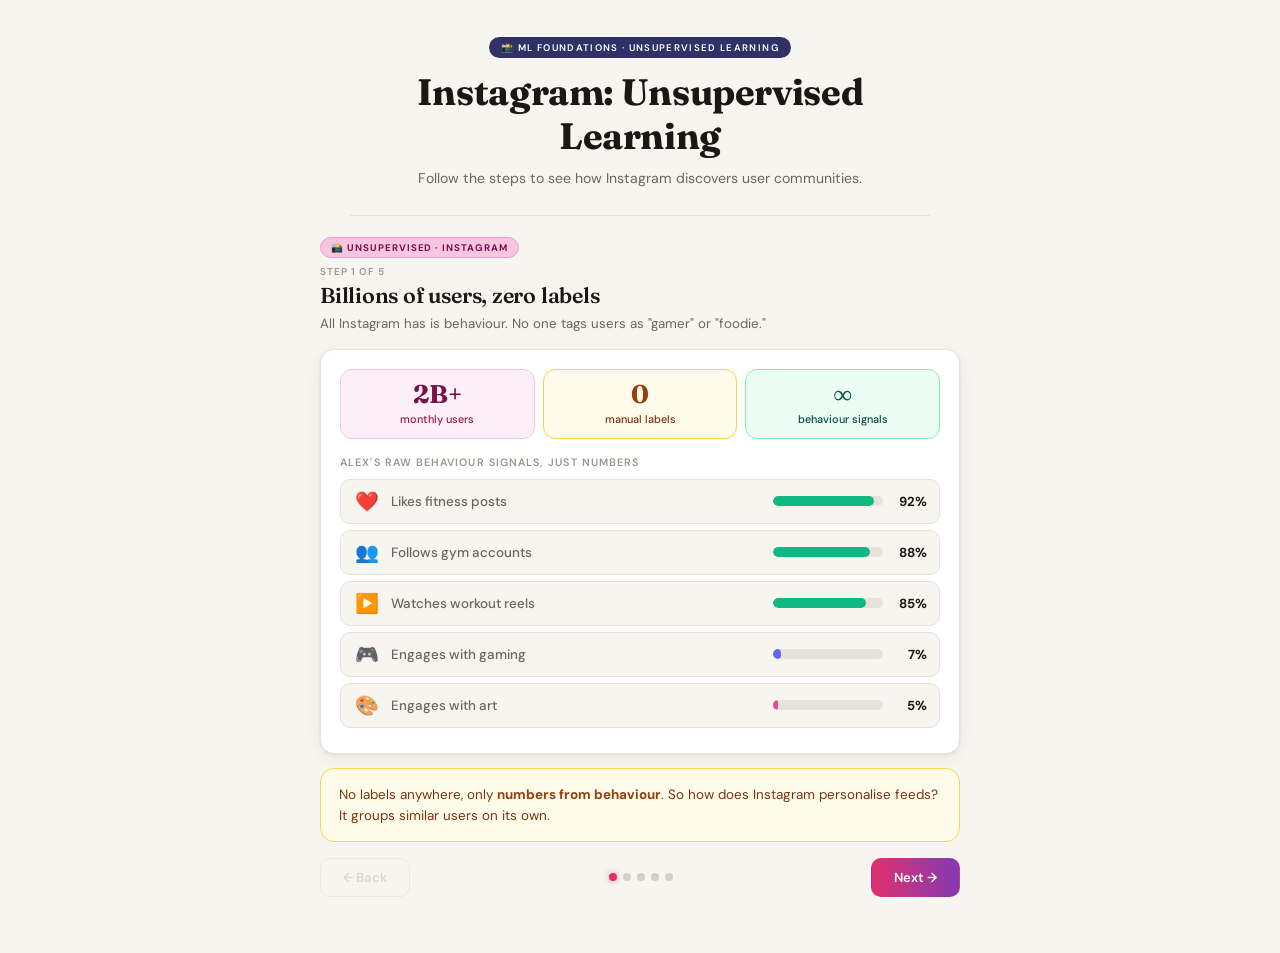
==== commit 11f96c2c: "Clarity pass: artists, no em-dashes, plain language, click-to-reveal answers - Spotify: show the art" ====
--- a/ml_instagram.html
+++ b/ml_instagram.html
@@ -3,7 +3,7 @@
 <head>
 <meta charset="UTF-8">
 <meta name="viewport" content="width=device-width, initial-scale=1.0">
-<title>Instagram — Unsupervised Learning | ML Demo</title>
+<title>Instagram: Unsupervised Learning | ML Demo</title>
 <link rel="preconnect" href="https://fonts.googleapis.com">
 <link href="https://fonts.googleapis.com/css2?family=Fraunces:ital,wght@0,400;0,600;0,700;1,400&family=DM+Sans:ital,wght@0,400;0,500;0,600;1,400&display=swap" rel="stylesheet">
 <style>
@@ -51,7 +51,7 @@
 .step{display:none}
 .step.active{display:block;animation:fadeUp .25s ease}
 
-/* STEP HEADER — thin, minimal */
+/* STEP HEADER: thin, minimal */
 .step-header{padding:1.2rem 0 .9rem}
 .step-lbl{display:inline-flex;align-items:center;gap:6px;font-size:.6rem;font-weight:700;letter-spacing:.1em;text-transform:uppercase;padding:3px 10px;border-radius:20px;margin-bottom:7px}
 .sp-lbl{background:var(--sp-mid);color:#0a5c28;border:1px solid #8dd4aa}
@@ -84,7 +84,7 @@
 .dot.active-ig{background:#e1306c;box-shadow:0 0 6px rgba(225,48,108,.5)}
 .dot.active-gm{background:var(--gm);box-shadow:0 0 6px rgba(37,99,235,.5)}
 
-/* KEY IDEA — yellow strip, single sentence */
+/* KEY IDEA: yellow strip, single sentence */
 .key-idea{background:var(--yellow-light);border:1px solid #fcd34d;border-radius:var(--radius);padding:.9rem 1.1rem;font-size:.84rem;color:#78350f;line-height:1.6;margin-bottom:.9rem}
 .key-idea strong{color:#92400e}
 
@@ -208,7 +208,11 @@
 
 .qcheck{padding:13px 15px;border-radius:12px;background:var(--yellow-light);border:1px solid #fcd34d;font-size:.83rem;color:#78350f;line-height:1.65}
 .qcheck strong{color:#92400e;display:block;margin-bottom:4px}
-.qcheck em{color:#92400e}
+.qcheck em{color:#92400e;display:block}
+.qcheck details{margin-top:7px}
+.qcheck summary{cursor:pointer;font-weight:600;color:#92400e;list-style:none;display:inline-block;border:1px solid #fcd34d;background:#fff;padding:4px 12px;border-radius:8px;font-size:.78rem}
+.qcheck summary::-webkit-details-marker{display:none}
+.qcheck details[open] summary{margin-bottom:6px}
 
 @media(max-width:480px){.cell{width:44px;height:44px;font-size:1.1rem}.tab-btn{padding:8px 12px}}
 
@@ -242,7 +246,7 @@
     <div class="step-header">
       <div class="step-lbl ig-lbl">📸 Unsupervised · Instagram</div>
       <div class="step-counter">Step 1 of 5</div>
-      <h2>Billions of users — zero labels</h2>
+      <h2>Billions of users, zero labels</h2>
       <p class="caption">All Instagram has is behaviour. No one tags users as "gamer" or "foodie."</p>
     </div>
     <div class="card">
@@ -257,10 +261,10 @@
           <div class="sv" style="color:#065f46">∞</div><div class="sl" style="color:#064e3b">behaviour signals</div>
         </div>
       </div>
-      <div class="card-label" style="margin-top:16px">Alex's raw behaviour signals — just numbers</div>
+      <div class="card-label" style="margin-top:16px">Alex's raw behaviour signals, just numbers</div>
       <div id="ig2-bars"></div>
     </div>
-    <div class="key-idea">No labels anywhere — only <strong>numbers from behaviour</strong>. So how does Instagram personalise feeds? It groups similar users on its own.</div>
+    <div class="key-idea">No labels anywhere, only <strong>numbers from behaviour</strong>. So how does Instagram personalise feeds? It groups similar users on its own.</div>
     <div class="step-nav">
       <button class="nav-btn back" disabled>← Back</button>
       <div class="progress-dots" id="ig-dots"></div>
@@ -272,14 +276,14 @@
     <div class="step-header">
       <div class="step-lbl ig-lbl">📸 Unsupervised · Instagram</div>
       <div class="step-counter">Step 2 of 5</div>
-      <h2>Your call — who's in Alex's group?</h2>
+      <h2>Your call: who's in Alex's group?</h2>
     </div>
     <div class="card">
       <div class="card-label">Alex loves fitness content. Which user behaves most like Alex?</div>
       <div id="ig2-predict"></div>
-      <div class="reveal" id="ig2-reveal">✓ <strong>Sam</strong> behaves almost identically to Alex, so the model puts them in the same group. Repeat for every user and three clusters appear — still with no names.</div>
+      <div class="reveal" id="ig2-reveal">✓ <strong>Sam</strong> behaves almost identically to Alex, so the model puts them in the same group. Repeat for every user and three groups appear, still with no names.</div>
       <div style="margin-top:14px">
-        <div class="card-label" style="margin-bottom:8px">Everyone plotted by behaviour — the model only sees clusters</div>
+        <div class="card-label" style="margin-bottom:8px">Everyone placed by behaviour. The model only sees groups</div>
         <svg id="ig3-scatter" width="100%" height="160" viewBox="0 0 280 160" style="display:block"></svg>
         <div style="display:flex;gap:12px;justify-content:center;font-size:.72rem;color:var(--text2);margin-top:5px;flex-wrap:wrap">
           <span><span style="display:inline-block;width:10px;height:10px;border-radius:50%;background:#10b981;margin-right:4px;vertical-align:middle"></span>Group A</span>
@@ -288,7 +292,7 @@
         </div>
       </div>
     </div>
-    <div class="key-idea">The model groups users purely by <strong>behaviour similarity</strong> — three clusters, but no idea what they are yet.</div>
+    <div class="key-idea">The model groups users purely by <strong>similar behaviour</strong>. Three groups, but no idea yet what they are.</div>
     <div class="step-nav">
       <button class="nav-btn back" onclick="igStep(1)">← Back</button>
       <div class="progress-dots" id="ig-dots"></div>
@@ -305,9 +309,9 @@
     <div class="card">
       <div class="card-label">Look at each group's behaviour, then pick a name</div>
       <div id="ig4-clusters"></div>
-      <div class="reveal" id="ig4-reveal"><strong>That's the human step.</strong> You just supplied those names — the model never knew "fitness" or "gaming." It only found the clusters; people interpret and label them afterward.</div>
-    </div>
-    <div class="key-idea">The model <strong>discovers</strong> the groups from raw behaviour. Humans <strong>label</strong> them after — those are two separate steps.</div>
+      <div class="reveal" id="ig4-reveal"><strong>That's the human step.</strong> You just supplied those names. The model never knew "fitness" or "gaming." It only found the groups; people interpret and label them afterward.</div>
+    </div>
+    <div class="key-idea">The model <strong>discovers</strong> the groups from raw behaviour. Humans <strong>label</strong> them after. Those are two separate steps.</div>
     <div class="step-nav">
       <button class="nav-btn back" onclick="igStep(2)">← Back</button>
       <div class="progress-dots" id="ig-dots"></div>
@@ -324,9 +328,9 @@
     <div class="card">
       <div class="card-label">A brand-new video gets uploaded. How does Instagram sort it?</div>
       <div id="ig5-quiz"></div>
-      <div class="reveal" id="ig5-reveal"><strong>Same unsupervised idea — on content this time.</strong> Instagram clusters posts by <strong>who watches and likes them</strong>. If the same users who love esports clips keep watching a new video, it lands in that group. No human tags each upload — user interactions reveal the categories.</div>
-    </div>
-    <div class="key-idea">Users <em>and</em> content are both clustered from <strong>behaviour</strong> — then matched to each other to build your feed.</div>
+      <div class="reveal" id="ig5-reveal"><strong>Same idea, now on the posts.</strong> Instagram groups posts by <strong>who watches and likes them</strong>. If the same users who love esports clips keep watching a new video, it lands in that group. No human tags each upload; the way people interact reveals the categories.</div>
+    </div>
+    <div class="key-idea">Users <em>and</em> posts are both grouped from <strong>behaviour</strong>, then matched to each other to build your feed.</div>
     <div class="step-nav">
       <button class="nav-btn back" onclick="igStep(3)">← Back</button>
       <div class="progress-dots" id="ig-dots"></div>
@@ -340,11 +344,11 @@
       <div class="step-counter">Step 5 of 5</div>
       <h2>What is unsupervised learning?</h2>
     </div>
-    <div class="def-box def-ig"><span>Find hidden structure in <em>unlabelled</em> data — the model groups by similarity; humans interpret the groups after.</span></div>
-    <div class="recap-point"><span class="ri">🚫</span>No labels — the model gets raw behaviour with no answers</div>
-    <div class="recap-point"><span class="ri">🔍</span><span>It finds groups based on similarity — users <em>and</em> content</span></div>
-    <div class="recap-point"><span class="ri">🏷️</span>People label the groups afterward — a separate, human step</div>
-    <div class="qcheck" style="margin-top:12px"><strong>💬 Quick check — The model found 3 groups but no names. Did it do "unsupervised learning"?</strong><em>Yes — finding the groups is the unsupervised part. Naming them "fitness" or "gaming" is a human label added on top.</em></div>
+    <div class="def-box def-ig"><span>Find hidden structure in <em>unlabelled</em> data: the model groups by similarity, then humans interpret the groups.</span></div>
+    <div class="recap-point"><span class="ri">🚫</span><span>No labels: the model gets raw behaviour with no answers</span></div>
+    <div class="recap-point"><span class="ri">🔍</span><span>It finds groups based on similarity, across users <em>and</em> posts</span></div>
+    <div class="recap-point"><span class="ri">🏷️</span><span>People label the groups afterward, a separate human step</span></div>
+    <div class="qcheck" style="margin-top:12px"><strong>💬 Quick check: The model found 3 groups but no names. Did it do "unsupervised learning"?</strong><details><summary>Show answer</summary><em>Yes. Finding the groups is the unsupervised part. Naming them "fitness" or "gaming" is a human label added on top.</em></details></div>
     <div class="step-nav">
       <button class="nav-btn back" onclick="igStep(4)">← Back</button>
       <div class="progress-dots" id="ig-dots"></div>
@@ -509,9 +513,9 @@
 function buildIG2Predict(){
   var el=document.getElementById('ig2-predict');if(!el)return;
   var opts=[
-    {t:'🏃 Sam — likes workout reels, follows trainers',ok:true},
-    {t:'🎮 Jamie — watches esports, follows streamers',ok:false},
-    {t:'🎨 Taylor — saves design portfolios, follows photographers',ok:false}
+    {t:'🏃 Sam: likes workout reels, follows trainers',ok:true},
+    {t:'🎮 Jamie: watches esports, follows streamers',ok:false},
+    {t:'🎨 Taylor: saves design portfolios, follows photographers',ok:false}
   ];
   el.innerHTML=opts.map(function(o,i){
     return '<button class="quiz-opt" id="igp'+i+'" data-ok="'+o.ok+'" onclick="igGuessGroup('+i+')">'+o.t+'</button>';
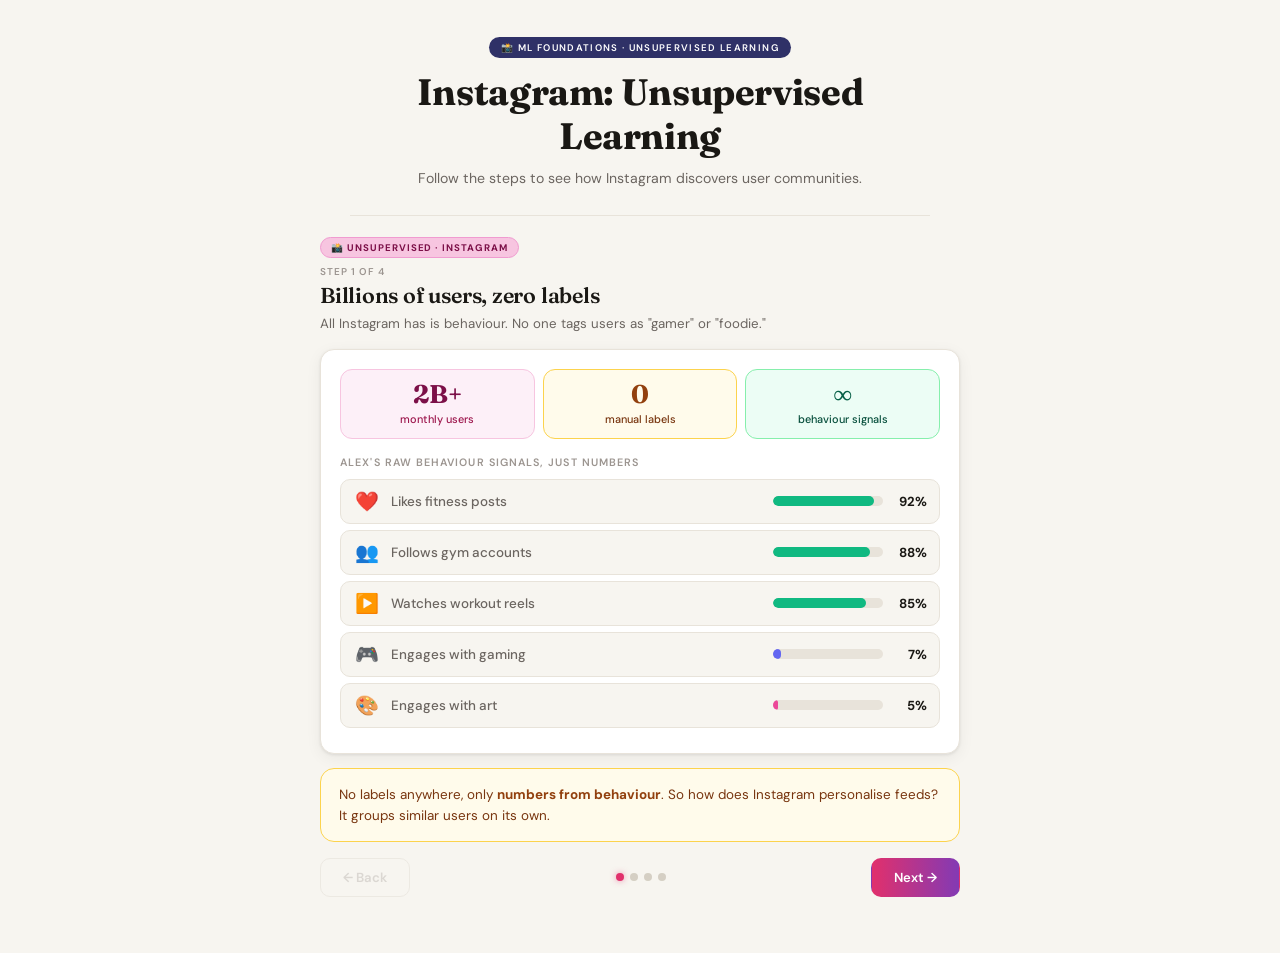
==== commit 23b06f32: "Instagram: cut the 'how does it know a post is gaming?' content-quiz step Renumbers to 4 steps (setu" ====
--- a/ml_instagram.html
+++ b/ml_instagram.html
@@ -245,7 +245,7 @@
   <div class="step" id="ig-1">
     <div class="step-header">
       <div class="step-lbl ig-lbl">📸 Unsupervised · Instagram</div>
-      <div class="step-counter">Step 1 of 5</div>
+      <div class="step-counter">Step 1 of 4</div>
       <h2>Billions of users, zero labels</h2>
       <p class="caption">All Instagram has is behaviour. No one tags users as "gamer" or "foodie."</p>
     </div>
@@ -275,7 +275,7 @@
   <div class="step" id="ig-2">
     <div class="step-header">
       <div class="step-lbl ig-lbl">📸 Unsupervised · Instagram</div>
-      <div class="step-counter">Step 2 of 5</div>
+      <div class="step-counter">Step 2 of 4</div>
       <h2>Your call: who's in Alex's group?</h2>
     </div>
     <div class="card">
@@ -292,7 +292,7 @@
         </div>
       </div>
     </div>
-    <div class="key-idea">The model groups users purely by <strong>similar behaviour</strong>. Three groups, but no idea yet what they are.</div>
+    <div class="key-idea">The model groups users purely by <strong>similar behaviour</strong>. These groups are called <strong>clusters</strong>: three of them, but no idea yet what they are.</div>
     <div class="step-nav">
       <button class="nav-btn back" onclick="igStep(1)">← Back</button>
       <div class="progress-dots" id="ig-dots"></div>
@@ -303,7 +303,7 @@
   <div class="step" id="ig-3">
     <div class="step-header">
       <div class="step-lbl ig-lbl">📸 Unsupervised · Instagram</div>
-      <div class="step-counter">Step 3 of 5</div>
+      <div class="step-counter">Step 3 of 4</div>
       <h2>Now <em>you</em> name the groups</h2>
     </div>
     <div class="card">
@@ -315,42 +315,23 @@
     <div class="step-nav">
       <button class="nav-btn back" onclick="igStep(2)">← Back</button>
       <div class="progress-dots" id="ig-dots"></div>
-      <button class="nav-btn next-ig" onclick="igStep(4)">Next →</button>
+      <button class="nav-btn next-ig" onclick="igStep(4)">Recap →</button>
     </div>
   </div>
 
   <div class="step" id="ig-4">
     <div class="step-header">
-      <div class="step-lbl ig-lbl">📸 Unsupervised · Instagram</div>
-      <div class="step-counter">Step 4 of 5</div>
-      <h2>So how does it know a <em>post</em> is "gaming"?</h2>
-    </div>
-    <div class="card">
-      <div class="card-label">A brand-new video gets uploaded. How does Instagram sort it?</div>
-      <div id="ig5-quiz"></div>
-      <div class="reveal" id="ig5-reveal"><strong>Same idea, now on the posts.</strong> Instagram groups posts by <strong>who watches and likes them</strong>. If the same users who love esports clips keep watching a new video, it lands in that group. No human tags each upload; the way people interact reveals the categories.</div>
-    </div>
-    <div class="key-idea">Users <em>and</em> posts are both grouped from <strong>behaviour</strong>, then matched to each other to build your feed.</div>
-    <div class="step-nav">
-      <button class="nav-btn back" onclick="igStep(3)">← Back</button>
-      <div class="progress-dots" id="ig-dots"></div>
-      <button class="nav-btn next-ig" onclick="igStep(5)">Recap →</button>
-    </div>
-  </div>
-
-  <div class="step" id="ig-5">
-    <div class="step-header">
       <div class="step-lbl ig-lbl">📸 Unsupervised · Recap</div>
-      <div class="step-counter">Step 5 of 5</div>
+      <div class="step-counter">Step 4 of 4</div>
       <h2>What is unsupervised learning?</h2>
     </div>
-    <div class="def-box def-ig"><span>Find hidden structure in <em>unlabelled</em> data: the model groups by similarity, then humans interpret the groups.</span></div>
+    <div class="def-box def-ig"><span>Find hidden structure in <em>unlabelled</em> data: the model sorts it into <em>clusters</em> by similarity, then humans interpret them.</span></div>
     <div class="recap-point"><span class="ri">🚫</span><span>No labels: the model gets raw behaviour with no answers</span></div>
-    <div class="recap-point"><span class="ri">🔍</span><span>It finds groups based on similarity, across users <em>and</em> posts</span></div>
+    <div class="recap-point"><span class="ri">🔍</span><span>It finds <strong>clusters</strong> (groups) by similarity, across users <em>and</em> posts</span></div>
     <div class="recap-point"><span class="ri">🏷️</span><span>People label the groups afterward, a separate human step</span></div>
     <div class="qcheck" style="margin-top:12px"><strong>💬 Quick check: The model found 3 groups but no names. Did it do "unsupervised learning"?</strong><details><summary>Show answer</summary><em>Yes. Finding the groups is the unsupervised part. Naming them "fitness" or "gaming" is a human label added on top.</em></details></div>
     <div class="step-nav">
-      <button class="nav-btn back" onclick="igStep(4)">← Back</button>
+      <button class="nav-btn back" onclick="igStep(3)">← Back</button>
       <div class="progress-dots" id="ig-dots"></div>
       <button class="nav-btn next-ig" style="opacity:1;cursor:default" disabled>✓ Complete</button>
     </div>
@@ -486,29 +467,6 @@
 }
 function igName(id,l){ igNames[id]=l; buildIG4(); }
 
-/* ── Step 5: how is content sorted? ── */
-function buildIG5(){
-  var el=document.getElementById('ig5-quiz');if(!el)return;
-  var opts=[
-    {t:'A reviewer at Instagram watches every upload and tags it',ok:false},
-    {t:'It groups the video with others the same users watch & like',ok:true},
-    {t:'The uploader must pick a category before posting',ok:false}
-  ];
-  el.innerHTML=opts.map(function(o,i){
-    return '<button class="quiz-opt" id="iqo'+i+'" data-ok="'+o.ok+'" onclick="igAnswer('+i+')">'+o.t+'</button>';
-  }).join('');
-}
-function igAnswer(i){
-  var opts=document.querySelectorAll('#ig5-quiz .quiz-opt');
-  opts.forEach(function(b){
-    b.disabled=true;
-    if(b.getAttribute('data-ok')==='true')b.classList.add('correct');
-  });
-  var chosen=document.getElementById('iqo'+i);
-  if(chosen&&chosen.getAttribute('data-ok')!=='true')chosen.classList.add('wrong');
-  var rev=document.getElementById('ig5-reveal');if(rev)rev.classList.add('show');
-}
-
 /* ── Step 2: predict who clusters with Alex ── */
 function buildIG2Predict(){
   var el=document.getElementById('ig2-predict');if(!el)return;
@@ -532,11 +490,10 @@
 
 var cIg=1;
 function igStep(n){
-  cIg=n;showStep('ig',n,5);
+  cIg=n;showStep('ig',n,4);
   if(n===1)buildBehBars();
   if(n===2){setTimeout(buildIG2Predict,40);setTimeout(buildIG3Scatter,80);}
   if(n===3)buildIG4();
-  if(n===4)buildIG5();
 }
 
 
